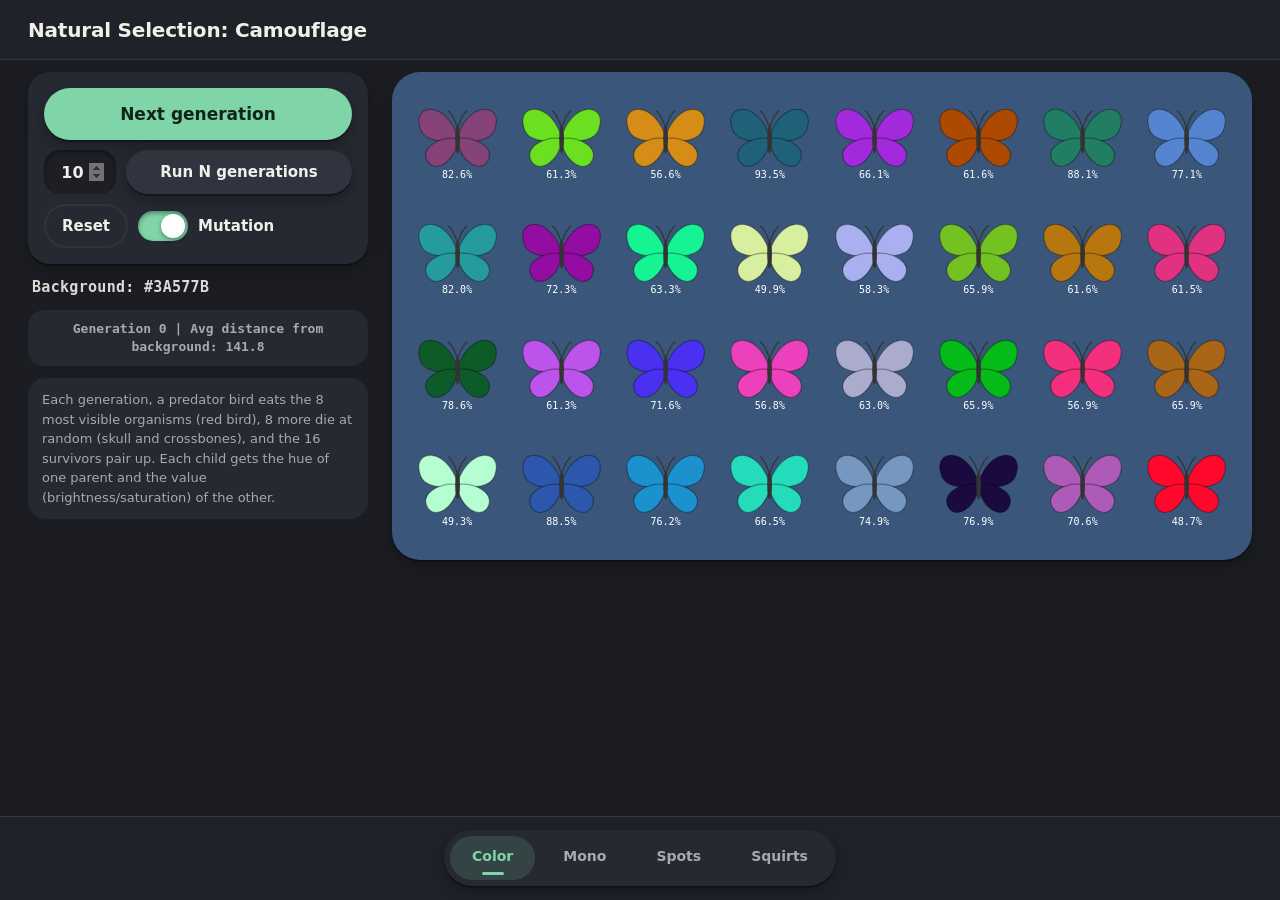
==== index.html @ 0df0f8ee "Random deaths: black rubber stamp slammed on with WAAPI (Henri's design/stamp art with white outline" ====
<!DOCTYPE html>
<html><head><meta charset="utf-8"><title>Natural Selection Demo</title>
<style>
body{font-family:system-ui,sans-serif;background:#222;color:#eee;display:flex;flex-direction:column;align-items:center;margin:20px}
#grid{display:grid;grid-template-columns:repeat(8,90px);gap:14px;padding:24px;border-radius:12px;margin:16px}
.org{width:90px;height:90px;display:flex;flex-direction:column;align-items:center;justify-content:center;font:10px monospace;color:inherit;transition:opacity .4s,transform .4s}.org svg{width:86px;height:72px}
.org{position:relative}.mark{position:absolute;inset:0;display:flex;align-items:center;justify-content:center;font-size:56px;pointer-events:none;filter:drop-shadow(0 0 3px #000)}.eaten>svg,.random>svg{opacity:.8}

button,input{font-size:15px;margin:4px;padding:6px 12px}
#stats{font-family:monospace;margin-top:8px;text-align:center}
</style>
<meta name="viewport" content="width=device-width,initial-scale=1,viewport-fit=cover">
<link rel="stylesheet" href="design/mobile.css"></head><body>
<h2>Natural Selection: Camouflage</h2>
<div class="controls">
<button id="step" title="Run one generation. A red bird marks those the predator takes and a yellow skull those lost to chance, for a moment; then the survivors breed.">Next generation</button>
<input id="n" title="How many generations &quot;Run N generations&quot; will run. Ten by default." type="number" value="10" min="1">
<button id="multi" title="Run the number of generations in the box at once, with no marks, and show only the result.">Run N generations</button>
<button id="reset" title="Start over with a new random background, a new random population, and generation 0.">Reset</button>
<label><input type="checkbox" id="mut" title="When checked, each child has a 30% chance of a small change to its genes. Uncheck to allow only recombination." checked> Mutation</label>
</div>
<div id="bglabel" title="The background color as #RRGGBB. Each creature&#x27;s color is measured against it."></div>
<div id="grid"></div>
<div id="stats" title="The generation count and the population&#x27;s average distance from the background. Lower means better camouflage."></div>
<p style="font-size:13px;color:#aaa">Each generation, a predator bird eats the 8 most visible organisms (red bird), 8 more die at random (skull and crossbones), and the 16 survivors pair up. Each child gets the hue of one parent and the value (brightness/saturation) of the other.</p>
<p class="nav"><a href="index.html" class="active" aria-current="page">Color</a><a href="mono.html" title="Go to the Monochrome version: gray moths with 32-bit genes.">Mono</a><a href="spots.html" title="Go to the Spots version: white moths with gray spots.">Spots</a><a href="squirts.html" title="Go to the Squirts version: squid in full color.">Squirts</a></p>
<script src="design/predator-anim/predator-svgs.js"></script><script src="design/predator-anim/predator-anim.js"></script><script src="design/stamp/stamp-svgs.js"></script><script src="design/stamp-anim/stamp.js"></script>
<script>
const N=32,Q=N/4;let bg,pop,gen;
const rnd=()=>Math.floor(Math.random()*0x1000000);
const hex=c=>'#'+c.toString(16).padStart(6,'0').toUpperCase();
const rgb=c=>[c>>16&255,c>>8&255,c&255];
function toHSV(c){let[r,g,b]=rgb(c).map(x=>x/255),mx=Math.max(r,g,b),mn=Math.min(r,g,b),d=mx-mn,h=0;
 if(d){if(mx==r)h=((g-b)/d)%6;else if(mx==g)h=(b-r)/d+2;else h=(r-g)/d+4;h*=60;if(h<0)h+=360}
 return{h,s:mx?d/mx:0,v:mx}}
function fromHSV(h,s,v){let c=v*s,x=c*(1-Math.abs((h/60)%2-1)),m=v-c,[r,g,b]=h<60?[c,x,0]:h<120?[x,c,0]:h<180?[0,c,x]:h<240?[0,x,c]:h<300?[x,0,c]:[c,0,x];
 return(Math.round((r+m)*255)<<16)|(Math.round((g+m)*255)<<8)|Math.round((b+m)*255)}
function dist(a,b){const A=rgb(a),B=rgb(b);return Math.hypot(A[0]-B[0],A[1]-B[1],A[2]-B[2])}
const clamp=x=>Math.min(1,Math.max(0,x));
function child(hp,vp){let{h}=toHSV(hp),{s,v}=toHSV(vp);
 if(document.getElementById('mut').checked&&Math.random()<.3){h=(h+(Math.random()-.5)*40+360)%360;s=clamp(s+(Math.random()-.5)*.15);v=clamp(v+(Math.random()-.5)*.15)}
 return fromHSV(h,s,v)}
function shuffle(a){for(let i=a.length-1;i>0;i--){const j=Math.random()*(i+1)|0;[a[i],a[j]]=[a[j],a[i]]}return a}
function reset(){bg=rnd();pop=Array.from({length:N},rnd);gen=0;render()}
function lblColor(h){const L=[1,3,5].map(i=>{const c=parseInt(h.substr(i,2),16)/255;return c<=.04045?c/12.92:((c+.055)/1.055)**2.4}),Y=.2126*L[0]+.7152*L[1]+.0722*L[2];return (Y+.05)/.05>=1.05/(Y+.05)?'#000':'#fff'}
function render(marks={}){const g=document.getElementById('grid');document.getElementById('bglabel').textContent='Background: '+hex(bg);g.style.background=hex(bg);g.style.color=lblColor(hex(bg));g.innerHTML='';
 pop.forEach((c,i)=>{const d=document.createElement('div');d.className='org '+(marks[i]||'');d.title="A butterfly and how closely it matches the background, from 0 to 100%. The least hidden are eaten; a child takes the hue of one parent and the saturation and value of the other.";const f=hex(c);d.innerHTML=`<svg viewBox='0 0 100 80'><g fill='${f}' stroke='#0005' stroke-width='1.5'><path d='M50 39 C36 -6,-6 -4,2 26 C5 44,30 48,50 41Z'/><path d='M50 39 C64 -6,106 -4,98 26 C95 44,70 48,50 41Z'/><path d='M50 41 C28 38,2 52,12 70 C22 86,46 70,50 45Z'/><path d='M50 41 C72 38,98 52,88 70 C78 86,54 70,50 45Z'/></g><ellipse cx='50' cy='42' rx='3' ry='18' fill='#333'/><path d='M49 25 Q44 10 38 6 M51 25 Q56 10 62 6' stroke='#333' stroke-width='1.5' fill='none'/></svg><span>${(100*(1-(dist(c,bg)/(255*Math.sqrt(3))))).toFixed(1)}%</span>`+(marks[i]=='eaten'?`<div class='mark'><svg viewBox='0 0 80 80' width='80' height='80'><g fill='none' stroke='#000' stroke-opacity='.55' stroke-width='6.5' stroke-linejoin='round' stroke-linecap='round'><path d='M62 22 C58 13 46 13 43 22 C38 30 29 36 21 45 L7 54 L13 57 L8 63 L24 56 C33 62 49 61 57 50 C61 44 63 39 63 35 M62 22 L74 29 L63 35 M64 28.8 L71 29.2 M45 31 C37 34 29 42 25 51 C35 50 44 45 49 38 M38 60 L36 69 M46 58 L46 69 M28 70 L56 70'/><circle cx='53.5' cy='25' r='3.6' fill='#000' fill-opacity='.55' stroke='none'/></g><g fill='none' stroke='#e00' stroke-width='3' stroke-linejoin='round' stroke-linecap='round'><path d='M62 22 C58 13 46 13 43 22 C38 30 29 36 21 45 L7 54 L13 57 L8 63 L24 56 C33 62 49 61 57 50 C61 44 63 39 63 35 M62 22 L74 29 L63 35 M64 28.8 L71 29.2 M45 31 C37 34 29 42 25 51 C35 50 44 45 49 38 M38 60 L36 69 M46 58 L46 69 M28 70 L56 70'/><circle cx='53.5' cy='25' r='2' fill='#e00' stroke='none'/></g></svg></div>`:marks[i]=='random'?stampMark(i):'');g.appendChild(d)});
 const avg=pop.reduce((s,c)=>s+dist(c,bg),0)/N;
 document.getElementById('stats').innerHTML=`Generation ${gen} | Avg distance from background: ${avg.toFixed(1)}`}
function generation(){let idx=[...pop.keys()].sort((a,b)=>dist(pop[b],bg)-dist(pop[a],bg));
 const eaten=idx.slice(0,Q),rest=shuffle(idx.slice(Q)),killed=rest.slice(0,Q),surv=rest.slice(Q);
 const marks={};eaten.forEach(i=>marks[i]='eaten');killed.forEach(i=>marks[i]='random');
 const s=shuffle(surv.map(i=>pop[i])),next=[];
 for(let k=0;k<s.length;k+=2){const a=s[k],b=s[k+1];next.push(child(a,b),child(b,a),child(a,b),child(b,a))}
 return{marks,next}}
// Animated kill step (design/predator-anim/MOTION-SPEC.md). Selection/breeding unchanged; only timing+visuals.
const STEP_PAUSE=500,STEP_STATIC=1500;let stepBusy=false;
// Random-death rubber stamps (design/stamp-anim/stamp.js; timing from design/stamp/STAMP-SPEC.md). ms / px / deg.
// 8 stamps run alongside the predator (start + 7*gap + drop+squash+settle = 850ms << ~2.7s predator run), so click->breed time is unchanged.
const STAMP={start:0,gap:70,drop:180,squash:60,settle:120,scale:1.8,lift:18,tilt:12,offset:4,shake:1.5,spread:true,dropEase:'cubic-bezier(.55,0,1,.45)'};
function lockUI(on){['step','multi','reset','bgs','rbg','hue','val'].forEach(id=>{const e=document.getElementById(id);if(e)e.disabled=on})}
async function step(){if(stepBusy)return;stepBusy=true;lockUI(true);
 const{marks,next}=generation();render(marks);
 const eaten=Object.keys(marks).filter(i=>marks[i]=='eaten').map(Number),rm=matchMedia('(prefers-reduced-motion: reduce)').matches;
 const randomIdx=Object.keys(marks).filter(i=>marks[i]=='random').map(Number);
 const stamps=window.stampMarks?stampMarks(document.getElementById('grid'),randomIdx,STAMP).catch(e=>console.error(e)):null;
 try{if(window.animatePredator)await animatePredator(document.getElementById('grid'),eaten,'bird')}catch(e){console.error(e)}
 await stamps;
 setTimeout(()=>{pop=shuffle(next);gen++;render();stepBusy=false;lockUI(false)},rm?STEP_STATIC:STEP_PAUSE)}
function multi(){const n=+document.getElementById('n').value||1;for(let i=0;i<n;i++){pop=shuffle(generation().next);gen++}render()}
document.getElementById('step').onclick=step;document.getElementById('multi').onclick=multi;document.getElementById('reset').onclick=reset;
reset();
</script></body></html>
---- design/mobile.css ----
/* Natural Selection - shared mobile stylesheet.
   RULE: never sets fill/color/background on #grid, .org, their SVGs, or #hue's inline gradient.
   #grid background + color are set inline by JS (the measured background). */
:root{
  --bg:#1b1d22; --card:#262931; --card2:#30343e; --ink:#f1efe9; --muted:#a7a9b1;
  --accent:#7fd4a8; --accent-ink:#10251a; --ring:rgba(127,212,168,.45);
  --shadow:0 2px 0 rgba(0,0,0,.35),0 6px 16px rgba(0,0,0,.28);
  --r:999px; --tap:44px;
  --font:"Nunito","Quicksand","Varela Round","SF Pro Rounded",ui-rounded,system-ui,-apple-system,"Segoe UI",sans-serif;
}
*{box-sizing:border-box;-webkit-tap-highlight-color:transparent}
html{-webkit-text-size-adjust:100%}
body{font-family:var(--font)!important;background:var(--bg)!important;color:var(--ink)!important;
  margin:0!important;padding:12px 12px calc(84px + env(safe-area-inset-bottom))!important;
  display:flex;flex-direction:column;align-items:stretch;max-width:520px;margin-inline:auto!important}
h2{font-size:22px;font-weight:800;letter-spacing:-.01em;margin:6px 4px 12px;line-height:1.2}

/* control panel: the first <div> after h2 (and squirts' slider div) */
body>h2+div,body>div:not([id]){background:var(--card);border-radius:22px;padding:12px;
  box-shadow:var(--shadow);display:flex;flex-wrap:wrap;gap:8px;align-items:center;margin:0 0 10px!important}
body>div:not([id]) br{flex-basis:100%;content:"";display:block;height:0}

/* buttons */
button{font:700 15px/1 var(--font)!important;min-height:var(--tap);padding:0 18px!important;margin:0!important;
  border:0;border-radius:var(--r);background:var(--card2);color:var(--ink);box-shadow:var(--shadow);
  cursor:pointer;transition:transform .12s ease,box-shadow .12s ease,filter .12s;touch-action:manipulation}
button:active{transform:translateY(2px) scale(.98);box-shadow:0 0 0 rgba(0,0,0,.35),0 2px 6px rgba(0,0,0,.3)}
button:focus-visible,input:focus-visible{outline:none;box-shadow:0 0 0 3px var(--ring)}
#step{background:var(--accent);color:var(--accent-ink);flex:1 1 100%;font-size:17px!important;min-height:52px}
#multi{flex:1 1 auto}
#reset{background:transparent;box-shadow:inset 0 0 0 2px var(--card2)}
#rbg{flex:1 1 100%}

/* number input */
input[type=number],input[type=text]{font:700 16px var(--font)!important;width:72px!important;min-height:var(--tap);
  margin:0!important;padding:0 12px!important;text-align:center;color:var(--ink);background:#1d1f25;
  border:0;border-radius:16px;box-shadow:inset 0 2px 4px rgba(0,0,0,.45)}
input[type=number]::-webkit-inner-spin-button{opacity:.4}

/* toggle checkbox */
label{display:inline-flex;align-items:center;gap:10px;min-height:var(--tap);font-weight:700;font-size:15px;color:var(--ink)}
input[type=checkbox]{-webkit-appearance:none;appearance:none;width:50px;height:30px;margin:0!important;padding:0!important;
  border-radius:var(--r);background:#41454f;position:relative;cursor:pointer;transition:background .2s;
  box-shadow:inset 0 2px 4px rgba(0,0,0,.4)}
input[type=checkbox]::after{content:"";position:absolute;top:3px;left:3px;width:24px;height:24px;border-radius:50%;
  background:#fff;box-shadow:0 2px 4px rgba(0,0,0,.35);transition:transform .2s cubic-bezier(.3,1.4,.6,1)}
input[type=checkbox]:checked{background:var(--accent)}
input[type=checkbox]:checked::after{transform:translateX(20px)}

/* range sliders (labels wrap above slider, full width) */
label:has(input[type=range]){flex:1 1 100%;flex-direction:column;align-items:stretch;gap:4px}
input[type=range]{-webkit-appearance:none;appearance:none;width:100%!important;height:var(--tap);margin:0!important;padding:0!important;
  background:transparent;cursor:pointer;vertical-align:middle!important}
#hue,#val{height:14px;margin:15px 0!important;border-radius:var(--r);box-shadow:inset 0 1px 3px rgba(0,0,0,.4)} /* keeps inline gradient */
input[type=range]::-webkit-slider-runnable-track{height:14px;border-radius:var(--r);background:#1d1f25;box-shadow:inset 0 1px 3px rgba(0,0,0,.5)}
#hue::-webkit-slider-runnable-track,#val::-webkit-slider-runnable-track{background:transparent;box-shadow:none}
#bgs::-webkit-slider-runnable-track{background:linear-gradient(90deg,#000,#fff)}
input[type=range]::-webkit-slider-thumb{-webkit-appearance:none;width:30px;height:30px;margin-top:-8px;border-radius:50%;
  background:#fff;border:3px solid var(--accent);box-shadow:0 3px 8px rgba(0,0,0,.4);transition:transform .12s}
input[type=range]:active::-webkit-slider-thumb{transform:scale(1.12)}
input[type=range]::-moz-range-track{height:14px;border-radius:var(--r);background:#1d1f25}
#hue::-moz-range-track,#val::-moz-range-track{background:transparent}
#bgs::-moz-range-track{background:linear-gradient(90deg,#000,#fff)}
input[type=range]::-moz-range-thumb{width:24px;height:24px;border-radius:50%;background:#fff;border:3px solid var(--accent);box-shadow:0 3px 8px rgba(0,0,0,.4)}

/* bg label: layout/type only (no color) */
#bglabel{font:800 15px/1.2 ui-monospace,Menlo,monospace!important;margin:6px 4px!important;letter-spacing:.02em;opacity:.9}

/* grid: layout only, 4 columns. background/color come from JS inline style. */
#grid{grid-template-columns:repeat(4,1fr)!important;gap:6px!important;padding:10px!important;margin:4px 0 10px!important;
  border-radius:24px!important;box-shadow:var(--shadow)}
#grid .org{width:auto!important;height:auto!important;aspect-ratio:1/1.12;font-size:9px!important}
#grid .org svg{width:84%!important;height:auto!important;max-height:78%}
#grid .mark svg{width:72%;height:auto}
#grid .mark{font-size:40px}

#stats{font:700 13px/1.4 ui-monospace,Menlo,monospace!important;background:var(--card);color:var(--muted);
  padding:10px 14px;border-radius:16px;margin:0 0 10px!important}

/* nav: footer tab bar. Phone = frosted fixed bottom bar (p.nav, 4 page links) */
body>p:has(a),p.nav{position:fixed;left:0;right:0;bottom:0;margin:0;z-index:10;display:flex;justify-content:space-around;align-items:stretch;
  gap:4px;padding:6px 8px calc(6px + env(safe-area-inset-bottom));background:rgba(32,35,42,.9);
  backdrop-filter:blur(14px) saturate(1.2);-webkit-backdrop-filter:blur(14px) saturate(1.2);border-top:1px solid #343844;
  box-shadow:0 -6px 18px rgba(0,0,0,.25);font-size:0}
body>p:has(a) a,p.nav a{position:relative;font:700 12px/1.15 var(--font);color:var(--muted)!important;text-decoration:none;
  min-height:50px;flex:1 1 0;display:flex;align-items:center;justify-content:center;padding:4px 6px 9px;
  border-radius:16px;text-align:center;transition:background .15s,color .15s}
body>p:has(a) a:active,p.nav a:active{background:var(--card2)}
body>p:has(a) a:focus-visible,p.nav a:focus-visible{outline:none;box-shadow:0 0 0 3px var(--ring)}
/* current page: green pill + underline bar, bolder, not link-like */
p.nav a[aria-current='page'],.nav a.active{color:var(--accent)!important;font-weight:800;
  background:rgba(127,212,168,.14);cursor:default;text-decoration:none}
p.nav a[aria-current='page']::after,.nav a.active::after{content:"";position:absolute;left:50%;bottom:4px;
  width:22px;height:3px;margin-left:-11px;border-radius:3px;background:var(--accent)}
/* description paragraph */
body>p:not(:has(a)){max-width:none!important;font-size:14px!important;line-height:1.5;color:var(--muted)!important;
  background:var(--card);border-radius:18px;padding:12px 14px;margin:0}

/* ================= DESKTOP (>=900px) =================
   Additive only: phone rules above are untouched. Same rule: layout only on #grid/.org/SVGs. */
@media (min-width:900px){
  body{display:grid!important;max-width:1400px!important;margin:0 auto!important;
    padding:0 28px 28px!important;column-gap:24px;row-gap:12px;
    grid-template-columns:minmax(300px,340px) minmax(0,1fr);
    grid-template-rows:auto repeat(5,auto) 1fr auto;align-content:start;align-items:start}
  /* header bar: title only (nav lives in the footer) */
  body::before{content:"";grid-column:1/-1;grid-row:1;align-self:stretch;margin:0 -28px;
    background:rgba(32,35,42,.92);border-bottom:1px solid #343844;
    backdrop-filter:blur(12px);-webkit-backdrop-filter:blur(12px)}
  body>h2{grid-column:1;grid-row:1;margin:0!important;padding:18px 0;font-size:20px;z-index:1;align-self:center}
  /* footer strip spanning the page bottom; body fills the viewport so it sits at the bottom */
  body{min-height:100vh}
  body::after{content:"";grid-column:1/-1;grid-row:-2/-1;align-self:stretch;margin:20px -28px -28px;
    background:rgba(32,35,42,.92);border-top:1px solid #343844}
  /* footer nav: static pill bar centered in the footer strip (last row) */
  body>p:has(a),p.nav{position:static!important;grid-column:1/-1;grid-row:-2/-1;justify-self:center;align-self:end;
    z-index:1;background:var(--card)!important;border:0!important;box-shadow:var(--shadow);
    backdrop-filter:none!important;-webkit-backdrop-filter:none!important;
    border-radius:999px;padding:6px!important;margin:34px 0 -14px!important;gap:6px;justify-content:center}
  body>p:has(a) a,p.nav a{flex:0 0 auto;min-height:44px;padding:0 22px 3px;font-size:14px;border-radius:999px}
  body>p:has(a) a:hover,p.nav a:hover{background:var(--card2);color:var(--ink)!important}
  p.nav a[aria-current='page'],.nav a.active,
  p.nav a[aria-current='page']:hover,.nav a.active:hover{background:rgba(127,212,168,.16);color:var(--accent)!important}
  p.nav a[aria-current='page']::after,.nav a.active::after{bottom:5px}

  /* side column */
  body>div:not([id]),.controls,#bglabel,#stats,body>p:not(:has(a)){grid-column:1;margin:0!important}
  body>div:not([id]),.controls{padding:16px;gap:10px}
  #bglabel{padding:2px 4px}
  body>p:not(:has(a)){font-size:13px!important}

  /* main: the grid (8 x 4), spans all side rows; extra height goes to the 1fr row */
  #grid{grid-column:2;grid-row:2/-2;align-self:start;
    grid-template-columns:repeat(8,minmax(0,1fr))!important;gap:10px!important;padding:18px!important;margin:0!important;border-radius:28px!important}
  #grid .org{font-size:10px!important}
  #grid .mark{font-size:56px}

  button:hover{filter:brightness(1.08)}
}
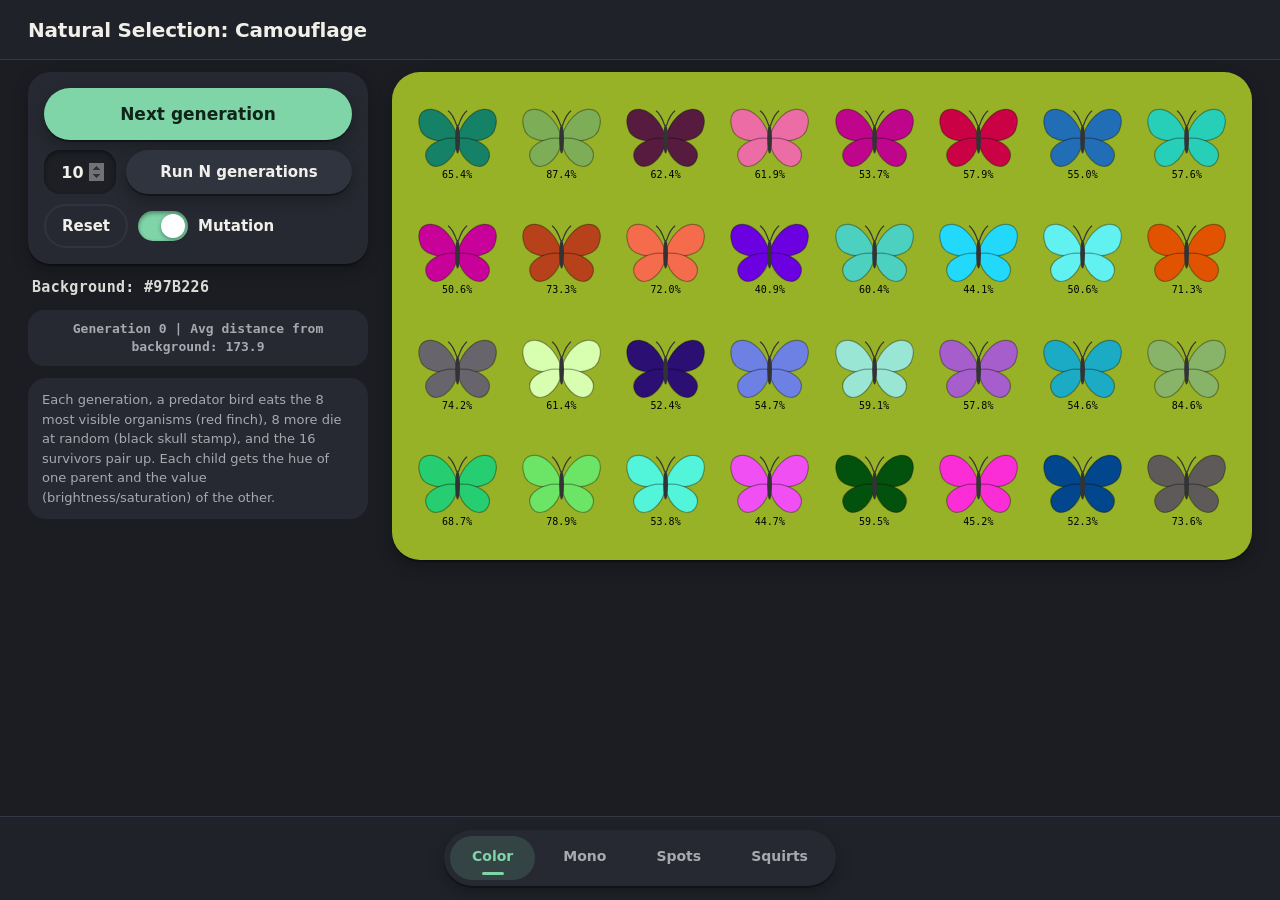
==== commit 98be8c60: "Slow the step ~2x (click->next gen ~6.3s): predator entry/hop/grab/exit/gulp 600/480/120/520/300, fr" ====
--- a/index.html
+++ b/index.html
@@ -13,7 +13,7 @@
 <link rel="stylesheet" href="design/mobile.css"></head><body>
 <h2>Natural Selection: Camouflage</h2>
 <div class="controls">
-<button id="step" title="Run one generation. A red bird marks those the predator takes and a yellow skull those lost to chance, for a moment; then the survivors breed.">Next generation</button>
+<button id="step" title="Run one generation. The red finch flies to each creature the predator takes, and a black skull stamps down on each one lost to chance; then the survivors breed. Takes about 6 to 7 seconds, or about 1.5 with reduced motion.">Next generation</button>
 <input id="n" title="How many generations &quot;Run N generations&quot; will run. Ten by default." type="number" value="10" min="1">
 <button id="multi" title="Run the number of generations in the box at once, with no marks, and show only the result.">Run N generations</button>
 <button id="reset" title="Start over with a new random background, a new random population, and generation 0.">Reset</button>
@@ -22,7 +22,7 @@
 <div id="bglabel" title="The background color as #RRGGBB. Each creature&#x27;s color is measured against it."></div>
 <div id="grid"></div>
 <div id="stats" title="The generation count and the population&#x27;s average distance from the background. Lower means better camouflage."></div>
-<p style="font-size:13px;color:#aaa">Each generation, a predator bird eats the 8 most visible organisms (red bird), 8 more die at random (skull and crossbones), and the 16 survivors pair up. Each child gets the hue of one parent and the value (brightness/saturation) of the other.</p>
+<p style="font-size:13px;color:#aaa">Each generation, a predator bird eats the 8 most visible organisms (red finch), 8 more die at random (black skull stamp), and the 16 survivors pair up. Each child gets the hue of one parent and the value (brightness/saturation) of the other.</p>
 <p class="nav"><a href="index.html" class="active" aria-current="page">Color</a><a href="mono.html" title="Go to the Monochrome version: gray moths with 32-bit genes.">Mono</a><a href="spots.html" title="Go to the Spots version: white moths with gray spots.">Spots</a><a href="squirts.html" title="Go to the Squirts version: squid in full color.">Squirts</a></p>
 <script src="design/predator-anim/predator-svgs.js"></script><script src="design/predator-anim/predator-anim.js"></script><script src="design/stamp/stamp-svgs.js"></script><script src="design/stamp-anim/stamp.js"></script>
 <script>
@@ -54,10 +54,10 @@
  for(let k=0;k<s.length;k+=2){const a=s[k],b=s[k+1];next.push(child(a,b),child(b,a),child(a,b),child(b,a))}
  return{marks,next}}
 // Animated kill step (design/predator-anim/MOTION-SPEC.md). Selection/breeding unchanged; only timing+visuals.
-const STEP_PAUSE=500,STEP_STATIC=1500;let stepBusy=false;
+const STEP_PAUSE=800,STEP_STATIC=1500;let stepBusy=false;
 // Random-death rubber stamps (design/stamp-anim/stamp.js; timing from design/stamp/STAMP-SPEC.md). ms / px / deg.
-// 8 stamps run alongside the predator (start + 7*gap + drop+squash+settle = 850ms << ~2.7s predator run), so click->breed time is unchanged.
-const STAMP={start:0,gap:70,drop:180,squash:60,settle:120,scale:1.8,lift:18,tilt:12,offset:4,shake:1.5,spread:true,dropEase:'cubic-bezier(.55,0,1,.45)'};
+// 8 stamps land one by one across the predator run: start + 7*gap + drop+squash+settle = 150+4200+480 = 4830ms, before the predator's exit starts (5440-520 = 4920ms).
+const STAMP={start:150,gap:600,drop:240,squash:80,settle:160,scale:1.8,lift:18,tilt:12,offset:4,shake:1.5,spread:true,dropEase:'cubic-bezier(.55,0,1,.45)'};
 function lockUI(on){['step','multi','reset','bgs','rbg','hue','val'].forEach(id=>{const e=document.getElementById(id);if(e)e.disabled=on})}
 async function step(){if(stepBusy)return;stepBusy=true;lockUI(true);
  const{marks,next}=generation();render(marks);
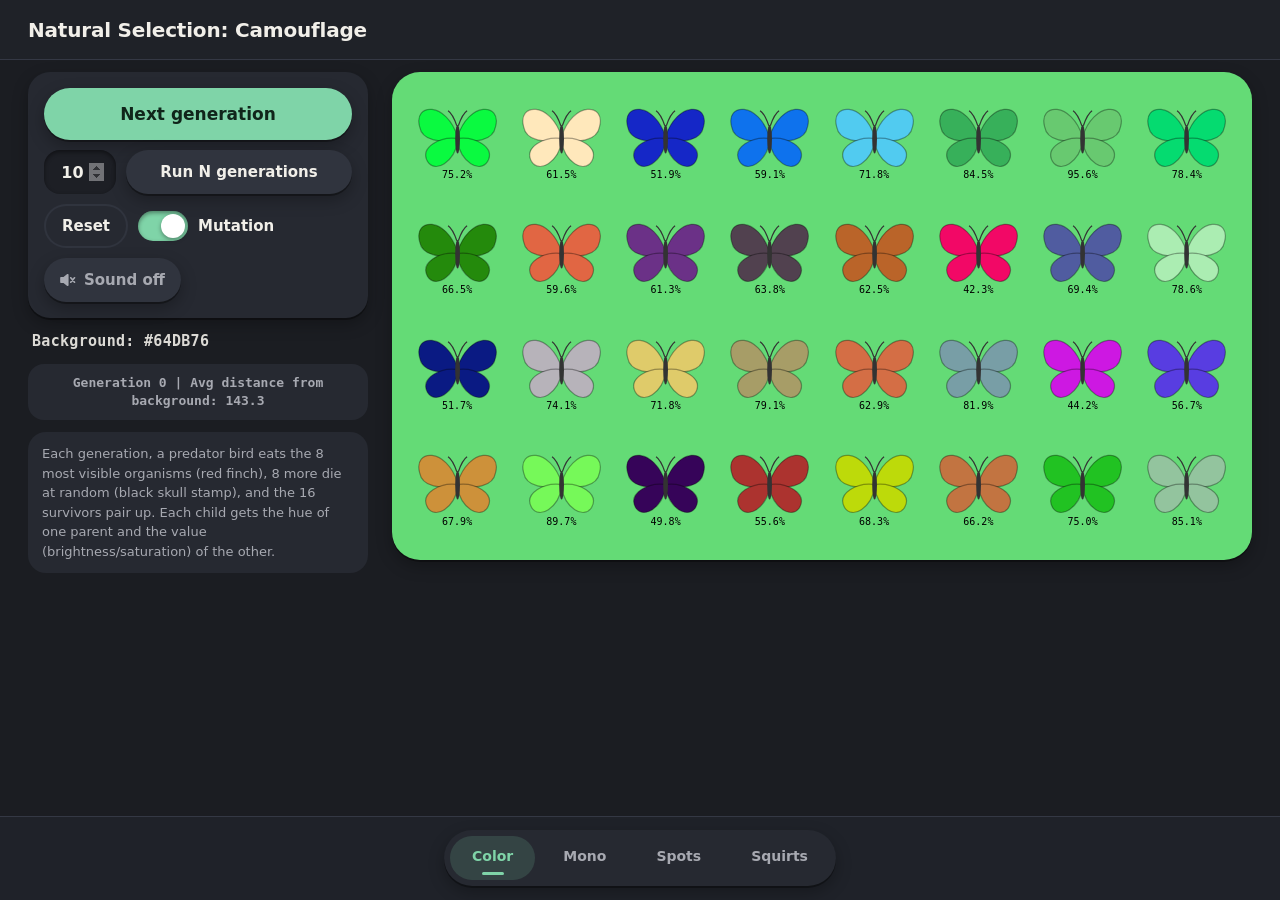
==== commit b9ed033c: "Sound: Michael's predator/stamp SFX on all four pages (design/sounds/sfx.js), scheduled on the Web A" ====
--- a/index.html
+++ b/index.html
@@ -18,13 +18,14 @@
 <button id="multi" title="Run the number of generations in the box at once, with no marks, and show only the result.">Run N generations</button>
 <button id="reset" title="Start over with a new random background, a new random population, and generation 0.">Reset</button>
 <label><input type="checkbox" id="mut" title="When checked, each child has a 30% chance of a small change to its genes. Uncheck to allow only recombination." checked> Mutation</label>
+<button id="sound" type="button" aria-pressed="false" title="Turn sound on or off. When on, Next generation plays bird chirps as the finch hunts and a thump as each skull stamp lands. It is off until you click it, and Run N generations and reduced motion stay silent.">Sound off</button>
 </div>
 <div id="bglabel" title="The background color as #RRGGBB. Each creature&#x27;s color is measured against it."></div>
 <div id="grid"></div>
 <div id="stats" title="The generation count and the population&#x27;s average distance from the background. Lower means better camouflage."></div>
 <p style="font-size:13px;color:#aaa">Each generation, a predator bird eats the 8 most visible organisms (red finch), 8 more die at random (black skull stamp), and the 16 survivors pair up. Each child gets the hue of one parent and the value (brightness/saturation) of the other.</p>
 <p class="nav"><a href="index.html" class="active" aria-current="page">Color</a><a href="mono.html" title="Go to the Monochrome version: gray moths with 32-bit genes.">Mono</a><a href="spots.html" title="Go to the Spots version: white moths with gray spots.">Spots</a><a href="squirts.html" title="Go to the Squirts version: squid in full color.">Squirts</a></p>
-<script src="design/predator-anim/predator-svgs.js"></script><script src="design/predator-anim/predator-anim.js"></script><script src="design/stamp/stamp-svgs.js"></script><script src="design/stamp-anim/stamp.js"></script>
+<script src="design/predator-anim/predator-svgs.js"></script><script src="design/predator-anim/predator-anim.js"></script><script src="design/stamp/stamp-svgs.js"></script><script src="design/stamp-anim/stamp.js"></script><script src="design/sounds/sfx.js"></script>
 <script>
 const N=32,Q=N/4;let bg,pop,gen;
 const rnd=()=>Math.floor(Math.random()*0x1000000);
@@ -63,11 +64,13 @@
  const{marks,next}=generation();render(marks);
  const eaten=Object.keys(marks).filter(i=>marks[i]=='eaten').map(Number),rm=matchMedia('(prefers-reduced-motion: reduce)').matches;
  const randomIdx=Object.keys(marks).filter(i=>marks[i]=='random').map(Number);
+ if(window.SFX)SFX.scheduleRun('bird',eaten.length,randomIdx.length,STAMP); // sounds on the same clock as the animations (design/sounds/SOUND-NOTES.md)
  const stamps=window.stampMarks?stampMarks(document.getElementById('grid'),randomIdx,STAMP).catch(e=>console.error(e)):null;
  try{if(window.animatePredator)await animatePredator(document.getElementById('grid'),eaten,'bird')}catch(e){console.error(e)}
  await stamps;
  setTimeout(()=>{pop=shuffle(next);gen++;render();stepBusy=false;lockUI(false)},rm?STEP_STATIC:STEP_PAUSE)}
 function multi(){const n=+document.getElementById('n').value||1;for(let i=0;i<n;i++){pop=shuffle(generation().next);gen++}render()}
 document.getElementById('step').onclick=step;document.getElementById('multi').onclick=multi;document.getElementById('reset').onclick=reset;
+const snd=document.getElementById('sound');snd.onclick=()=>{const on=snd.getAttribute('aria-pressed')!=='true';snd.setAttribute('aria-pressed',String(on));snd.textContent=on?'Sound on':'Sound off';if(window.SFX)SFX.setEnabled(on)};
 reset();
 </script></body></html>
--- a/design/mobile.css
+++ b/design/mobile.css
@@ -138,3 +138,10 @@
   button:hover{filter:brightness(1.08)}
 }
 
+
+/* sound toggle (#sound): off by default; speaker icon is a background image so the accessible name stays "Sound off/on" */
+#sound{flex:0 0 auto;padding:0 16px 0 40px!important;color:var(--muted);background-color:var(--card2);
+  background-repeat:no-repeat;background-position:14px 50%;background-size:18px 18px;
+  background-image:url("data:image/svg+xml,%3Csvg xmlns='http://www.w3.org/2000/svg' viewBox='0 0 24 24' fill='none' stroke='%23a7a9b1' stroke-width='2.2' stroke-linecap='round' stroke-linejoin='round'%3E%3Cpath d='M4 9h4l5-4v14l-5-4H4z' fill='%23a7a9b1'/%3E%3Cpath d='M17 9l5 6M22 9l-5 6'/%3E%3C/svg%3E")}
+#sound[aria-pressed='true']{color:var(--accent);background-color:rgba(127,212,168,.16);box-shadow:inset 0 0 0 2px var(--accent),var(--shadow);
+  background-image:url("data:image/svg+xml,%3Csvg xmlns='http://www.w3.org/2000/svg' viewBox='0 0 24 24' fill='none' stroke='%237fd4a8' stroke-width='2.2' stroke-linecap='round' stroke-linejoin='round'%3E%3Cpath d='M4 9h4l5-4v14l-5-4H4z' fill='%237fd4a8'/%3E%3Cpath d='M16.5 8.5a5 5 0 0 1 0 7M19.5 5.5a9 9 0 0 1 0 13'/%3E%3C/svg%3E")}
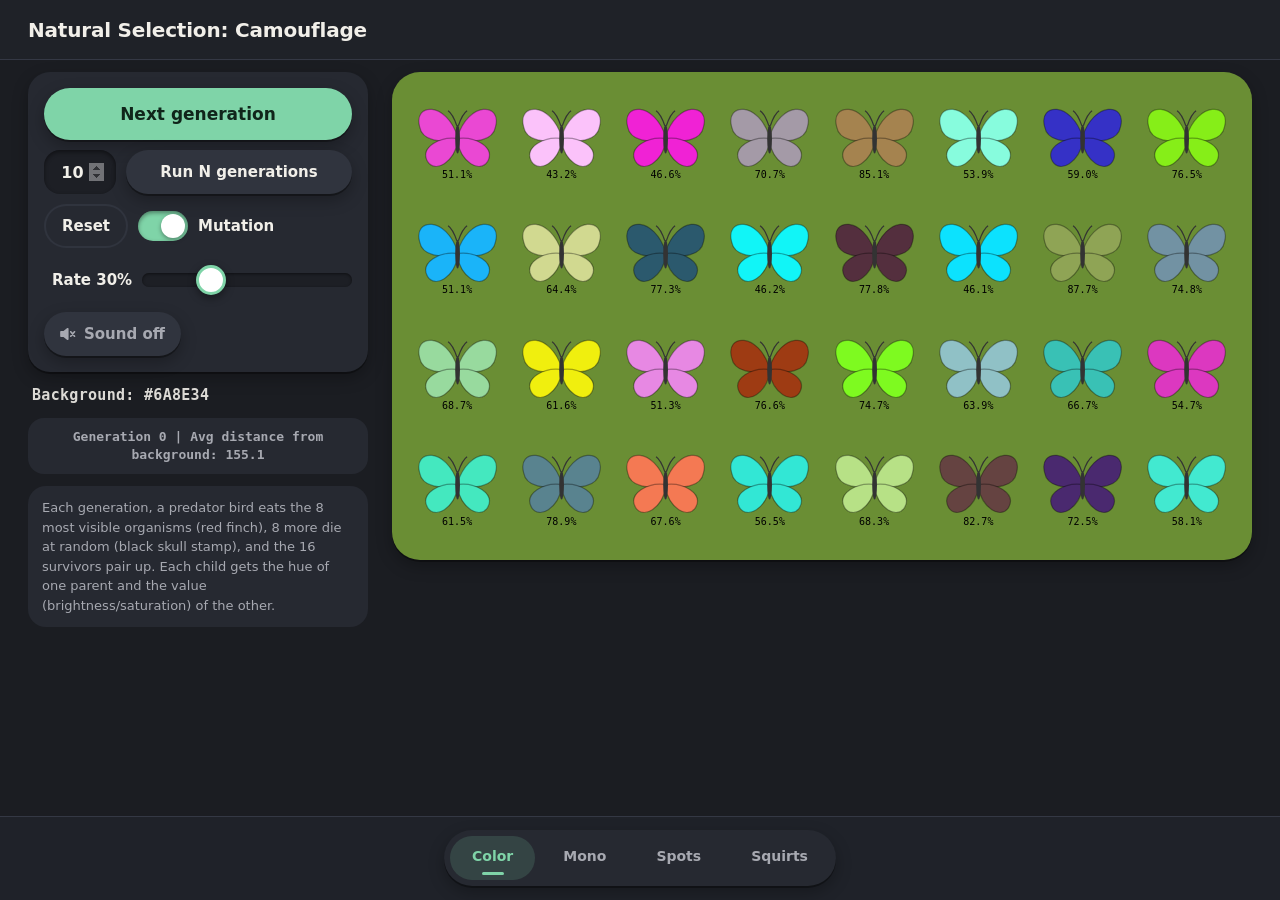
==== commit a1fe6efd: "Mutation rate slider (#mutrate, 0-100% step 5, default 30) on all four pages: child() uses slider/10" ====
--- a/index.html
+++ b/index.html
@@ -17,7 +17,8 @@
 <input id="n" title="How many generations &quot;Run N generations&quot; will run. Ten by default." type="number" value="10" min="1">
 <button id="multi" title="Run the number of generations in the box at once, with no marks, and show only the result.">Run N generations</button>
 <button id="reset" title="Start over with a new random background, a new random population, and generation 0.">Reset</button>
-<label><input type="checkbox" id="mut" title="When checked, each child has a 30% chance of a small change to its genes. Uncheck to allow only recombination." checked> Mutation</label>
+<label><input type="checkbox" id="mut" title="When checked, each child has a chance, set by the Rate slider (30% by default), of a small change to its genes. Uncheck to allow only recombination." checked> Mutation</label>
+<span class="mutrate"><label for="mutrate" id="mutratelabel" title="Chance that each child gets a small random change to its genes, from 0 to 100% in steps of 5. Default 30%. Takes effect from the next generation, no reset needed. Dimmed while Mutation is off.">Rate 30%</label><input type="range" id="mutrate" min="0" max="100" step="5" value="30" title="Chance that each child gets a small random change to its genes, from 0 to 100% in steps of 5. Default 30%. Takes effect from the next generation, no reset needed. Dimmed while Mutation is off."></span>
 <button id="sound" type="button" aria-pressed="false" title="Turn sound on or off. When on, Next generation plays bird chirps as the finch hunts and a thump as each skull stamp lands. It is off until you click it, and Run N generations and reduced motion stay silent.">Sound off</button>
 </div>
 <div id="bglabel" title="The background color as #RRGGBB. Each creature&#x27;s color is measured against it."></div>
@@ -39,7 +40,7 @@
 function dist(a,b){const A=rgb(a),B=rgb(b);return Math.hypot(A[0]-B[0],A[1]-B[1],A[2]-B[2])}
 const clamp=x=>Math.min(1,Math.max(0,x));
 function child(hp,vp){let{h}=toHSV(hp),{s,v}=toHSV(vp);
- if(document.getElementById('mut').checked&&Math.random()<.3){h=(h+(Math.random()-.5)*40+360)%360;s=clamp(s+(Math.random()-.5)*.15);v=clamp(v+(Math.random()-.5)*.15)}
+ if(document.getElementById('mut').checked&&Math.random()<+document.getElementById('mutrate').value/100){h=(h+(Math.random()-.5)*40+360)%360;s=clamp(s+(Math.random()-.5)*.15);v=clamp(v+(Math.random()-.5)*.15)}
  return fromHSV(h,s,v)}
 function shuffle(a){for(let i=a.length-1;i>0;i--){const j=Math.random()*(i+1)|0;[a[i],a[j]]=[a[j],a[i]]}return a}
 function reset(){bg=rnd();pop=Array.from({length:N},rnd);gen=0;render()}
@@ -72,5 +73,8 @@
 function multi(){const n=+document.getElementById('n').value||1;for(let i=0;i<n;i++){pop=shuffle(generation().next);gen++}render()}
 document.getElementById('step').onclick=step;document.getElementById('multi').onclick=multi;document.getElementById('reset').onclick=reset;
 const snd=document.getElementById('sound');snd.onclick=()=>{const on=snd.getAttribute('aria-pressed')!=='true';snd.setAttribute('aria-pressed',String(on));snd.textContent=on?'Sound on':'Sound off';if(window.SFX)SFX.setEnabled(on)};
+// Mutation rate slider (#mutrate): read in child() at breeding time, so a change applies from the next generation; dimmed while #mut is off.
+{const m=document.getElementById('mut'),r=document.getElementById('mutrate'),l=document.getElementById('mutratelabel');
+ r.oninput=()=>{l.textContent='Rate '+r.value+'%'};m.addEventListener('change',()=>{r.disabled=!m.checked;r.parentNode.classList.toggle('off',!m.checked)});m.dispatchEvent(new Event('change'));r.oninput()}
 reset();
 </script></body></html>
--- a/design/mobile.css
+++ b/design/mobile.css
@@ -145,3 +145,11 @@
   background-image:url("data:image/svg+xml,%3Csvg xmlns='http://www.w3.org/2000/svg' viewBox='0 0 24 24' fill='none' stroke='%23a7a9b1' stroke-width='2.2' stroke-linecap='round' stroke-linejoin='round'%3E%3Cpath d='M4 9h4l5-4v14l-5-4H4z' fill='%23a7a9b1'/%3E%3Cpath d='M17 9l5 6M22 9l-5 6'/%3E%3C/svg%3E")}
 #sound[aria-pressed='true']{color:var(--accent);background-color:rgba(127,212,168,.16);box-shadow:inset 0 0 0 2px var(--accent),var(--shadow);
   background-image:url("data:image/svg+xml,%3Csvg xmlns='http://www.w3.org/2000/svg' viewBox='0 0 24 24' fill='none' stroke='%237fd4a8' stroke-width='2.2' stroke-linecap='round' stroke-linejoin='round'%3E%3Cpath d='M4 9h4l5-4v14l-5-4H4z' fill='%237fd4a8'/%3E%3Cpath d='M16.5 8.5a5 5 0 0 1 0 7M19.5 5.5a9 9 0 0 1 0 13'/%3E%3C/svg%3E")}
+
+/* mutation rate slider (#mutrate): sits beside the Mutation toggle; "Rate N%" label + slider share one row.
+   Dimmed while Mutation is off (input disabled, wrapper .off). */
+.mutrate{display:inline-flex;align-items:center;gap:10px;margin-left:8px;flex:1 1 180px;min-width:0;min-height:var(--tap)}
+.mutrate label{min-width:5.2em;font-variant-numeric:tabular-nums;white-space:nowrap}
+.mutrate input[type=range]{flex:1 1 auto;width:auto!important;min-width:80px}
+.mutrate.off{opacity:.45}
+.mutrate input[type=range]:disabled{cursor:not-allowed}
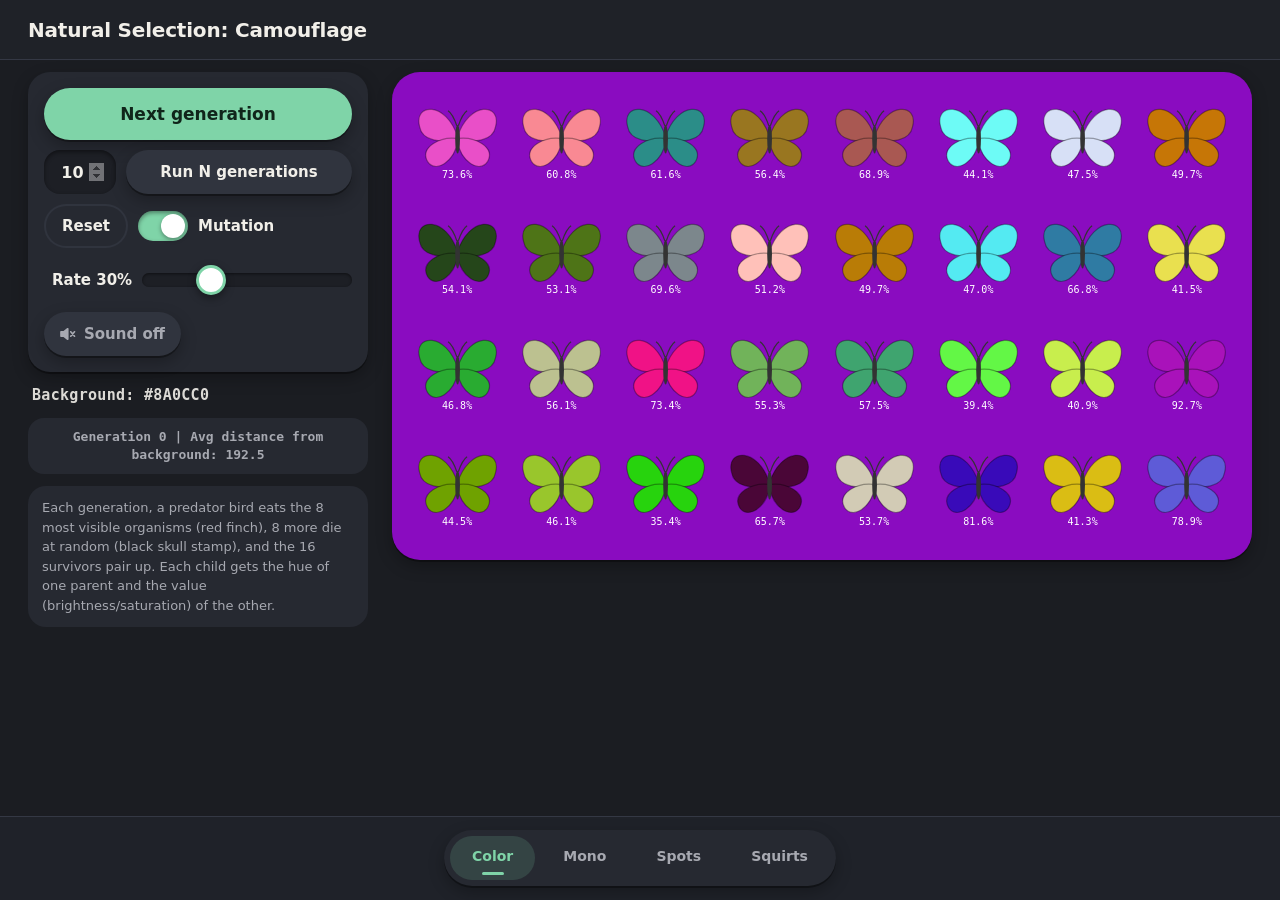
==== commit 6c2b2412: "Breeding hearts + eggs: after the predator run and stamps, every survivor (all 16 breed) gets a hear" ====
--- a/index.html
+++ b/index.html
@@ -26,7 +26,7 @@
 <div id="stats" title="The generation count and the population&#x27;s average distance from the background. Lower means better camouflage."></div>
 <p style="font-size:13px;color:#aaa">Each generation, a predator bird eats the 8 most visible organisms (red finch), 8 more die at random (black skull stamp), and the 16 survivors pair up. Each child gets the hue of one parent and the value (brightness/saturation) of the other.</p>
 <p class="nav"><a href="index.html" class="active" aria-current="page">Color</a><a href="mono.html" title="Go to the Monochrome version: gray moths with 32-bit genes.">Mono</a><a href="spots.html" title="Go to the Spots version: white moths with gray spots.">Spots</a><a href="squirts.html" title="Go to the Squirts version: squid in full color.">Squirts</a></p>
-<script src="design/predator-anim/predator-svgs.js"></script><script src="design/predator-anim/predator-anim.js"></script><script src="design/stamp/stamp-svgs.js"></script><script src="design/stamp-anim/stamp.js"></script><script src="design/sounds/sfx.js"></script>
+<script src="design/predator-anim/predator-svgs.js"></script><script src="design/predator-anim/predator-anim.js"></script><script src="design/stamp/stamp-svgs.js"></script><script src="design/stamp-anim/stamp.js"></script><script src="design/sounds/sfx.js"></script><script src="design/hearts/hearts.js"></script>
 <script>
 const N=32,Q=N/4;let bg,pop,gen;
 const rnd=()=>Math.floor(Math.random()*0x1000000);
@@ -69,7 +69,10 @@
  const stamps=window.stampMarks?stampMarks(document.getElementById('grid'),randomIdx,STAMP).catch(e=>console.error(e)):null;
  try{if(window.animatePredator)await animatePredator(document.getElementById('grid'),eaten,'bird')}catch(e){console.error(e)}
  await stamps;
- setTimeout(()=>{pop=shuffle(next);gen++;render();stepBusy=false;lockUI(false)},rm?STEP_STATIC:STEP_PAUSE)}
+ // Breeding hearts (design/hearts/hearts.js): every survivor (no mark) is a parent in generation()'s pairing loop, so each gets a heart, then an egg.
+ const breeders=[...pop.keys()].filter(i=>!marks[i]);
+ if(window.breedMarks){try{await breedMarks(document.getElementById('grid'),breeders,{reduced:rm})}catch(e){console.error(e)}}
+ setTimeout(()=>{pop=shuffle(next);gen++;render();if(window.SFX&&SFX.play)SFX.play('hatch');stepBusy=false;lockUI(false)},rm?STEP_STATIC:(window.BREED_HEART?BREED_HEART.hold:STEP_PAUSE))}
 function multi(){const n=+document.getElementById('n').value||1;for(let i=0;i<n;i++){pop=shuffle(generation().next);gen++}render()}
 document.getElementById('step').onclick=step;document.getElementById('multi').onclick=multi;document.getElementById('reset').onclick=reset;
 const snd=document.getElementById('sound');snd.onclick=()=>{const on=snd.getAttribute('aria-pressed')!=='true';snd.setAttribute('aria-pressed',String(on));snd.textContent=on?'Sound on':'Sound off';if(window.SFX)SFX.setEnabled(on)};
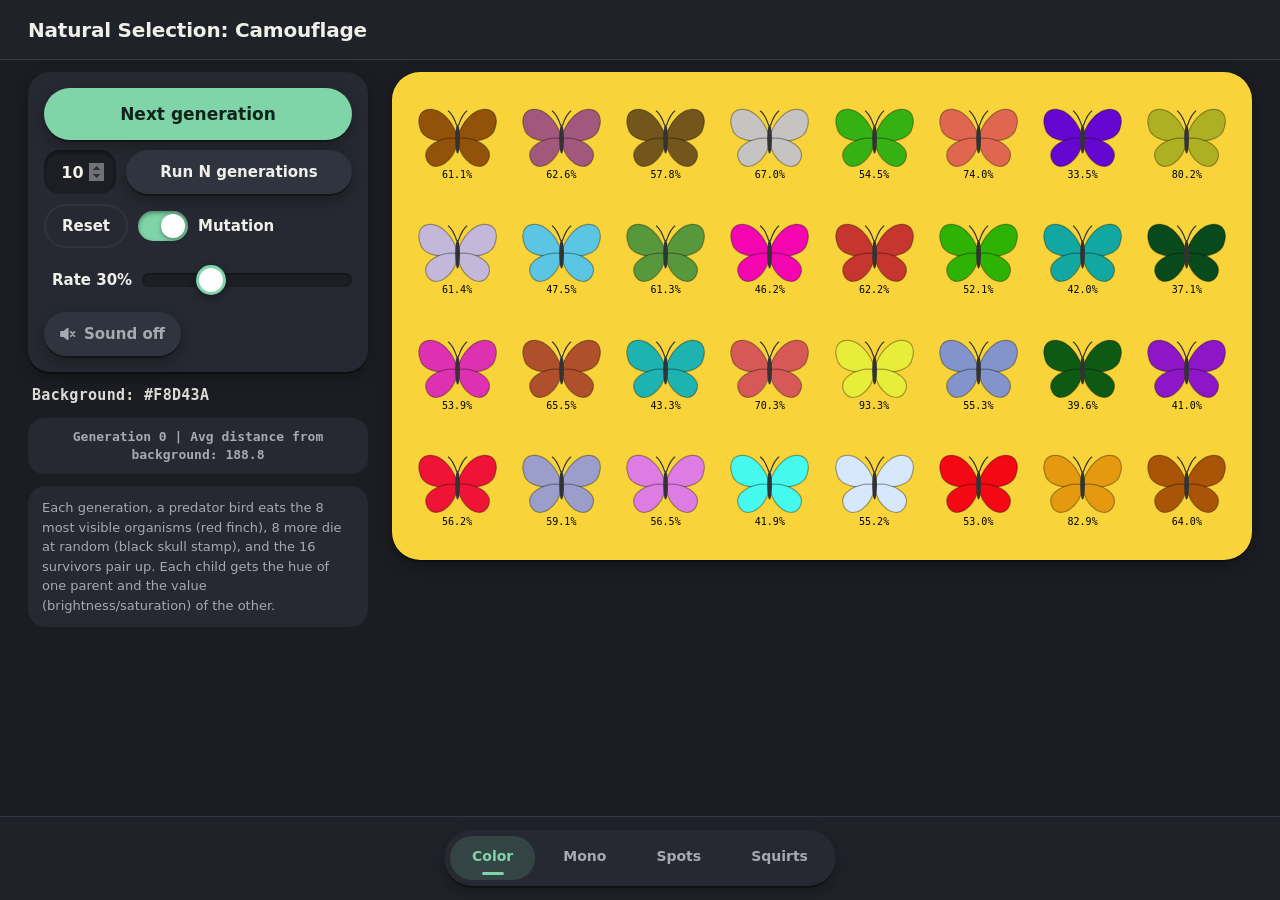
==== commit e671dfc1: "Hatch step: eggs crack, caterpillars inch / baby squid swim from a parent of their pair to the child" ====
--- a/index.html
+++ b/index.html
@@ -26,7 +26,7 @@
 <div id="stats" title="The generation count and the population&#x27;s average distance from the background. Lower means better camouflage."></div>
 <p style="font-size:13px;color:#aaa">Each generation, a predator bird eats the 8 most visible organisms (red finch), 8 more die at random (black skull stamp), and the 16 survivors pair up. Each child gets the hue of one parent and the value (brightness/saturation) of the other.</p>
 <p class="nav"><a href="index.html" class="active" aria-current="page">Color</a><a href="mono.html" title="Go to the Monochrome version: gray moths with 32-bit genes.">Mono</a><a href="spots.html" title="Go to the Spots version: white moths with gray spots.">Spots</a><a href="squirts.html" title="Go to the Squirts version: squid in full color.">Squirts</a></p>
-<script src="design/predator-anim/predator-svgs.js"></script><script src="design/predator-anim/predator-anim.js"></script><script src="design/stamp/stamp-svgs.js"></script><script src="design/stamp-anim/stamp.js"></script><script src="design/sounds/sfx.js"></script><script src="design/hearts/hearts.js"></script>
+<script src="design/predator-anim/predator-svgs.js"></script><script src="design/predator-anim/predator-anim.js"></script><script src="design/stamp/stamp-svgs.js"></script><script src="design/stamp-anim/stamp.js"></script><script src="design/sounds/sfx.js"></script><script src="design/hearts/hearts.js"></script><script src="design/hatch/baby-svgs.js"></script><script src="design/hatch/hatch.js"></script>
 <script>
 const N=32,Q=N/4;let bg,pop,gen;
 const rnd=()=>Math.floor(Math.random()*0x1000000);
@@ -52,9 +52,10 @@
 function generation(){let idx=[...pop.keys()].sort((a,b)=>dist(pop[b],bg)-dist(pop[a],bg));
  const eaten=idx.slice(0,Q),rest=shuffle(idx.slice(Q)),killed=rest.slice(0,Q),surv=rest.slice(Q);
  const marks={};eaten.forEach(i=>marks[i]='eaten');killed.forEach(i=>marks[i]='random');
- const s=shuffle(surv.map(i=>pop[i])),next=[];
+ // bookkeeping only: shuffle survivor indices instead of their genes (same RNG draws, same pairing) so the hatch step knows each pair's cells
+ const si=shuffle(surv.slice()),s=si.map(i=>pop[i]),next=[];
  for(let k=0;k<s.length;k+=2){const a=s[k],b=s[k+1];next.push(child(a,b),child(b,a),child(a,b),child(b,a))}
- return{marks,next}}
+ return{marks,next,pairs:si}}
 // Animated kill step (design/predator-anim/MOTION-SPEC.md). Selection/breeding unchanged; only timing+visuals.
 const STEP_PAUSE=800,STEP_STATIC=1500;let stepBusy=false;
 // Random-death rubber stamps (design/stamp-anim/stamp.js; timing from design/stamp/STAMP-SPEC.md). ms / px / deg.
@@ -62,7 +63,7 @@
 const STAMP={start:150,gap:600,drop:240,squash:80,settle:160,scale:1.8,lift:18,tilt:12,offset:4,shake:1.5,spread:true,dropEase:'cubic-bezier(.55,0,1,.45)'};
 function lockUI(on){['step','multi','reset','bgs','rbg','hue','val'].forEach(id=>{const e=document.getElementById(id);if(e)e.disabled=on})}
 async function step(){if(stepBusy)return;stepBusy=true;lockUI(true);
- const{marks,next}=generation();render(marks);
+ const{marks,next,pairs}=generation();render(marks);
  const eaten=Object.keys(marks).filter(i=>marks[i]=='eaten').map(Number),rm=matchMedia('(prefers-reduced-motion: reduce)').matches;
  const randomIdx=Object.keys(marks).filter(i=>marks[i]=='random').map(Number);
  if(window.SFX)SFX.scheduleRun('bird',eaten.length,randomIdx.length,STAMP); // sounds on the same clock as the animations (design/sounds/SOUND-NOTES.md)
@@ -72,7 +73,12 @@
  // Breeding hearts (design/hearts/hearts.js): every survivor (no mark) is a parent in generation()'s pairing loop, so each gets a heart, then an egg.
  const breeders=[...pop.keys()].filter(i=>!marks[i]);
  if(window.breedMarks){try{await breedMarks(document.getElementById('grid'),breeders,{reduced:rm})}catch(e){console.error(e)}}
- setTimeout(()=>{pop=shuffle(next);gen++;render();if(window.SFX&&SFX.play)SFX.play('hatch');stepBusy=false;lockUI(false)},rm?STEP_STATIC:(window.BREED_HEART?BREED_HEART.hold:STEP_PAUSE))}
+ // Hatch (design/hatch/hatch.js): eggs crack, each child's baby travels from one parent of its pair to the child's new cell and grows into the adult.
+ // order = the same shuffle as pop=shuffle(next) (one draw per element), kept as indices so each child's cell is known; pop ends up identical.
+ const order=shuffle([...next.keys()]),commit=()=>{pop=order.map(j=>next[j]);gen++;render()};
+ if(window.hatchPhase){try{await hatchPhase(document.getElementById('grid'),{order,pairs,next,kind:'caterpillar',tint:c=>({body:hex(c)}),reduced:rm,hold:rm?STEP_STATIC:undefined,commit})}catch(e){console.error(e)}}
+ else await new Promise(r=>setTimeout(()=>{commit();r()},rm?STEP_STATIC:STEP_PAUSE));
+ stepBusy=false;lockUI(false)}
 function multi(){const n=+document.getElementById('n').value||1;for(let i=0;i<n;i++){pop=shuffle(generation().next);gen++}render()}
 document.getElementById('step').onclick=step;document.getElementById('multi').onclick=multi;document.getElementById('reset').onclick=reset;
 const snd=document.getElementById('sound');snd.onclick=()=>{const on=snd.getAttribute('aria-pressed')!=='true';snd.setAttribute('aria-pressed',String(on));snd.textContent=on?'Sound on':'Sound off';if(window.SFX)SFX.setEnabled(on)};
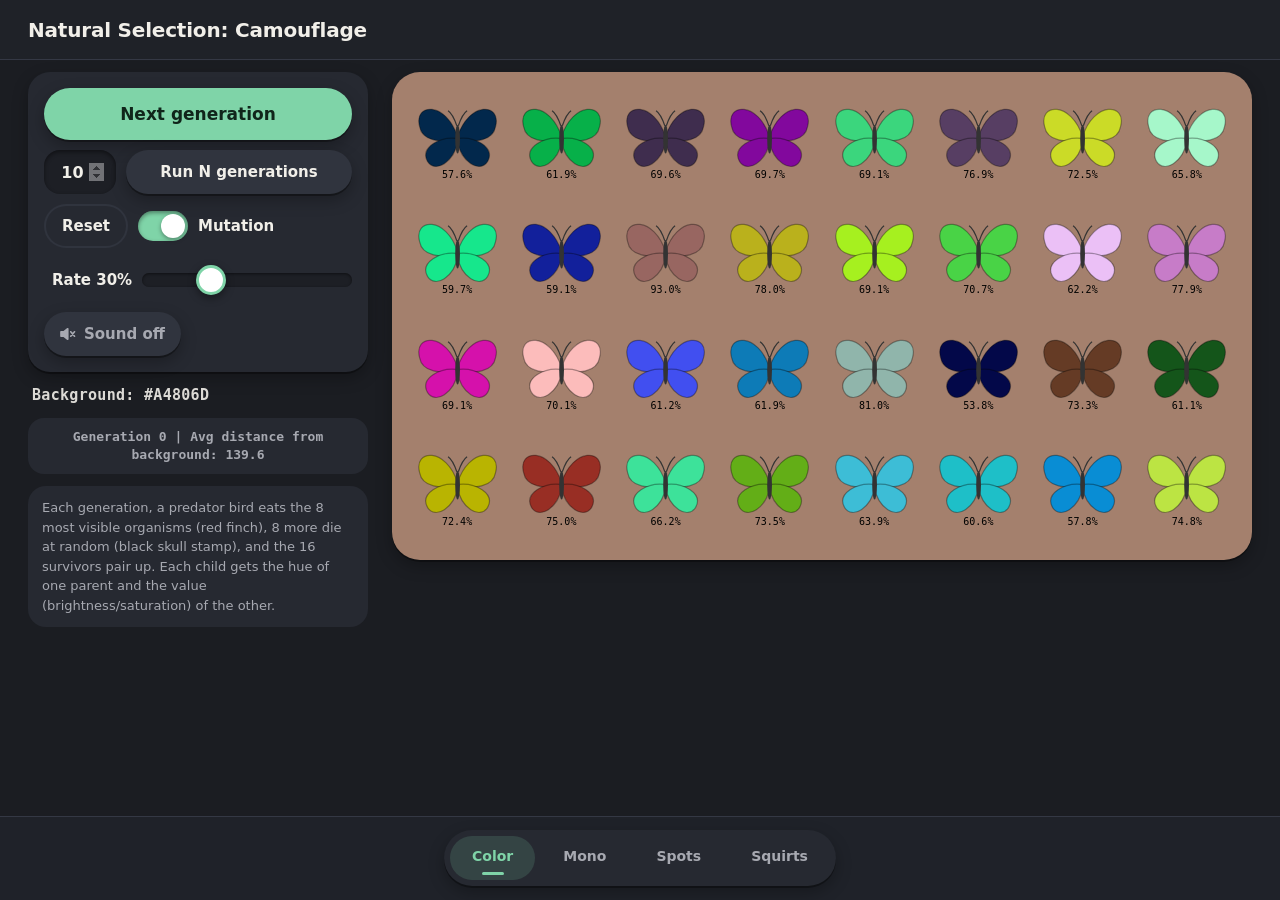
==== commit 2805c12a: "Joseph's final #step titles and docs for the hatch step - #step title on all 4 pages set verbatim to" ====
--- a/index.html
+++ b/index.html
@@ -13,7 +13,7 @@
 <link rel="stylesheet" href="design/mobile.css"></head><body>
 <h2>Natural Selection: Camouflage</h2>
 <div class="controls">
-<button id="step" title="Run one generation. The red finch flies to each creature the predator takes, and a black skull stamps down on each one lost to chance; then the survivors breed. Takes about 6 to 7 seconds, or about 1.5 with reduced motion.">Next generation</button>
+<button id="step" title="Run one generation. The red finch flies to each creature the predator takes, and a black skull stamps down on each one lost to chance. Then a heart marks each of the 16 survivors, the parents, and an egg appears on each heart. The eggs hatch, each caterpillar crawls to its new cell, and it grows into an adult in the colors it inherited. Takes about 10 seconds, or about 2 with reduced motion.">Next generation</button>
 <input id="n" title="How many generations &quot;Run N generations&quot; will run. Ten by default." type="number" value="10" min="1">
 <button id="multi" title="Run the number of generations in the box at once, with no marks, and show only the result.">Run N generations</button>
 <button id="reset" title="Start over with a new random background, a new random population, and generation 0.">Reset</button>
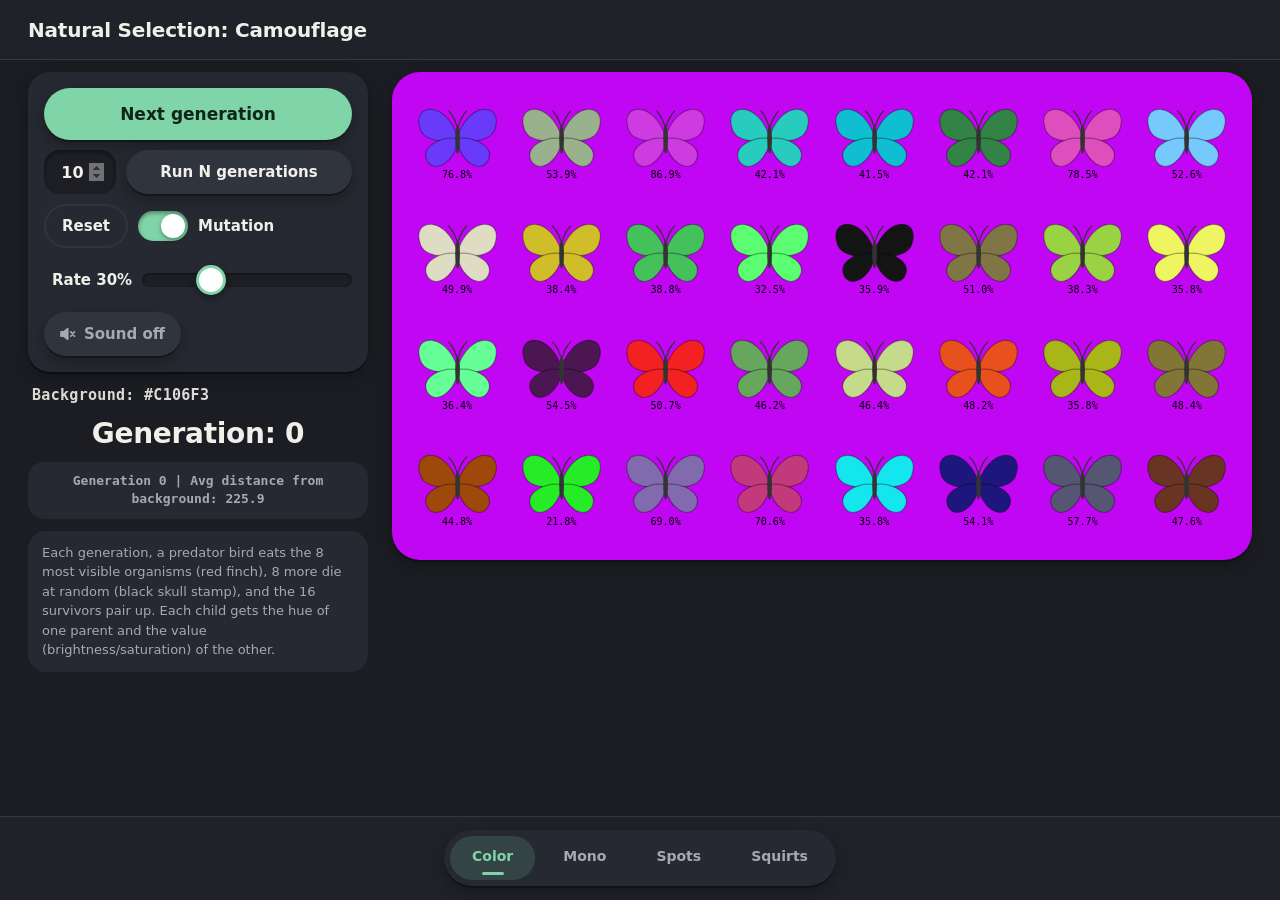
==== commit 7d050e94: "Add a visible Generation: N counter on all four pages. Starts at 0, increments after each Next gener" ====
--- a/index.html
+++ b/index.html
@@ -8,6 +8,7 @@
 
 button,input{font-size:15px;margin:4px;padding:6px 12px}
 #stats{font-family:monospace;margin-top:8px;text-align:center}
+#generation{font:800 28px/1.15 system-ui,sans-serif;margin:8px 0 4px;text-align:center;letter-spacing:-.01em}
 </style>
 <meta name="viewport" content="width=device-width,initial-scale=1,viewport-fit=cover">
 <link rel="stylesheet" href="design/mobile.css"></head><body>
@@ -22,6 +23,7 @@
 <button id="sound" type="button" aria-pressed="false" title="Turn sound on or off. When on, Next generation plays bird chirps as the finch hunts and a thump as each skull stamp lands. It is off until you click it, and Run N generations and reduced motion stay silent.">Sound off</button>
 </div>
 <div id="bglabel" title="The background color as #RRGGBB. Each creature&#x27;s color is measured against it."></div>
+<div id="generation" aria-live="polite" aria-atomic="true">Generation: 0</div>
 <div id="grid"></div>
 <div id="stats" title="The generation count and the population&#x27;s average distance from the background. Lower means better camouflage."></div>
 <p style="font-size:13px;color:#aaa">Each generation, a predator bird eats the 8 most visible organisms (red finch), 8 more die at random (black skull stamp), and the 16 survivors pair up. Each child gets the hue of one parent and the value (brightness/saturation) of the other.</p>
@@ -48,7 +50,7 @@
 function render(marks={}){const g=document.getElementById('grid');document.getElementById('bglabel').textContent='Background: '+hex(bg);g.style.background=hex(bg);g.style.color=lblColor(hex(bg));g.innerHTML='';
  pop.forEach((c,i)=>{const d=document.createElement('div');d.className='org '+(marks[i]||'');d.title="A butterfly and how closely it matches the background, from 0 to 100%. The least hidden are eaten; a child takes the hue of one parent and the saturation and value of the other.";const f=hex(c);d.innerHTML=`<svg viewBox='0 0 100 80'><g fill='${f}' stroke='#0005' stroke-width='1.5'><path d='M50 39 C36 -6,-6 -4,2 26 C5 44,30 48,50 41Z'/><path d='M50 39 C64 -6,106 -4,98 26 C95 44,70 48,50 41Z'/><path d='M50 41 C28 38,2 52,12 70 C22 86,46 70,50 45Z'/><path d='M50 41 C72 38,98 52,88 70 C78 86,54 70,50 45Z'/></g><ellipse cx='50' cy='42' rx='3' ry='18' fill='#333'/><path d='M49 25 Q44 10 38 6 M51 25 Q56 10 62 6' stroke='#333' stroke-width='1.5' fill='none'/></svg><span>${(100*(1-(dist(c,bg)/(255*Math.sqrt(3))))).toFixed(1)}%</span>`+(marks[i]=='eaten'?`<div class='mark'><svg viewBox='0 0 80 80' width='80' height='80'><g fill='none' stroke='#000' stroke-opacity='.55' stroke-width='6.5' stroke-linejoin='round' stroke-linecap='round'><path d='M62 22 C58 13 46 13 43 22 C38 30 29 36 21 45 L7 54 L13 57 L8 63 L24 56 C33 62 49 61 57 50 C61 44 63 39 63 35 M62 22 L74 29 L63 35 M64 28.8 L71 29.2 M45 31 C37 34 29 42 25 51 C35 50 44 45 49 38 M38 60 L36 69 M46 58 L46 69 M28 70 L56 70'/><circle cx='53.5' cy='25' r='3.6' fill='#000' fill-opacity='.55' stroke='none'/></g><g fill='none' stroke='#e00' stroke-width='3' stroke-linejoin='round' stroke-linecap='round'><path d='M62 22 C58 13 46 13 43 22 C38 30 29 36 21 45 L7 54 L13 57 L8 63 L24 56 C33 62 49 61 57 50 C61 44 63 39 63 35 M62 22 L74 29 L63 35 M64 28.8 L71 29.2 M45 31 C37 34 29 42 25 51 C35 50 44 45 49 38 M38 60 L36 69 M46 58 L46 69 M28 70 L56 70'/><circle cx='53.5' cy='25' r='2' fill='#e00' stroke='none'/></g></svg></div>`:marks[i]=='random'?stampMark(i):'');g.appendChild(d)});
  const avg=pop.reduce((s,c)=>s+dist(c,bg),0)/N;
- document.getElementById('stats').innerHTML=`Generation ${gen} | Avg distance from background: ${avg.toFixed(1)}`}
+ document.getElementById('stats').innerHTML=`Generation ${gen} | Avg distance from background: ${avg.toFixed(1)}`;document.getElementById('generation').textContent='Generation: '+gen}
 function generation(){let idx=[...pop.keys()].sort((a,b)=>dist(pop[b],bg)-dist(pop[a],bg));
  const eaten=idx.slice(0,Q),rest=shuffle(idx.slice(Q)),killed=rest.slice(0,Q),surv=rest.slice(Q);
  const marks={};eaten.forEach(i=>marks[i]='eaten');killed.forEach(i=>marks[i]='random');
--- a/design/mobile.css
+++ b/design/mobile.css
@@ -66,6 +66,9 @@
 /* bg label: layout/type only (no color) */
 #bglabel{font:800 15px/1.2 ui-monospace,Menlo,monospace!important;margin:6px 4px!important;letter-spacing:.02em;opacity:.9}
 
+/* visible generation counter (aria-live polite). Layout/type only. */
+#generation{font:800 28px/1.15 var(--font)!important;margin:8px 4px 8px!important;letter-spacing:-.01em;text-align:center;color:var(--ink)}
+
 /* grid: layout only, 4 columns. background/color come from JS inline style. */
 #grid{grid-template-columns:repeat(4,1fr)!important;gap:6px!important;padding:10px!important;margin:4px 0 10px!important;
   border-radius:24px!important;box-shadow:var(--shadow)}
@@ -102,7 +105,7 @@
   body{display:grid!important;max-width:1400px!important;margin:0 auto!important;
     padding:0 28px 28px!important;column-gap:24px;row-gap:12px;
     grid-template-columns:minmax(300px,340px) minmax(0,1fr);
-    grid-template-rows:auto repeat(5,auto) 1fr auto;align-content:start;align-items:start}
+    grid-template-rows:auto repeat(6,auto) 1fr auto;align-content:start;align-items:start}
   /* header bar: title only (nav lives in the footer) */
   body::before{content:"";grid-column:1/-1;grid-row:1;align-self:stretch;margin:0 -28px;
     background:rgba(32,35,42,.92);border-bottom:1px solid #343844;
@@ -124,7 +127,7 @@
   p.nav a[aria-current='page']::after,.nav a.active::after{bottom:5px}
 
   /* side column */
-  body>div:not([id]),.controls,#bglabel,#stats,body>p:not(:has(a)){grid-column:1;margin:0!important}
+  body>div:not([id]),.controls,#bglabel,#generation,#stats,body>p:not(:has(a)){grid-column:1;margin:0!important}
   body>div:not([id]),.controls{padding:16px;gap:10px}
   #bglabel{padding:2px 4px}
   body>p:not(:has(a)){font-size:13px!important}
